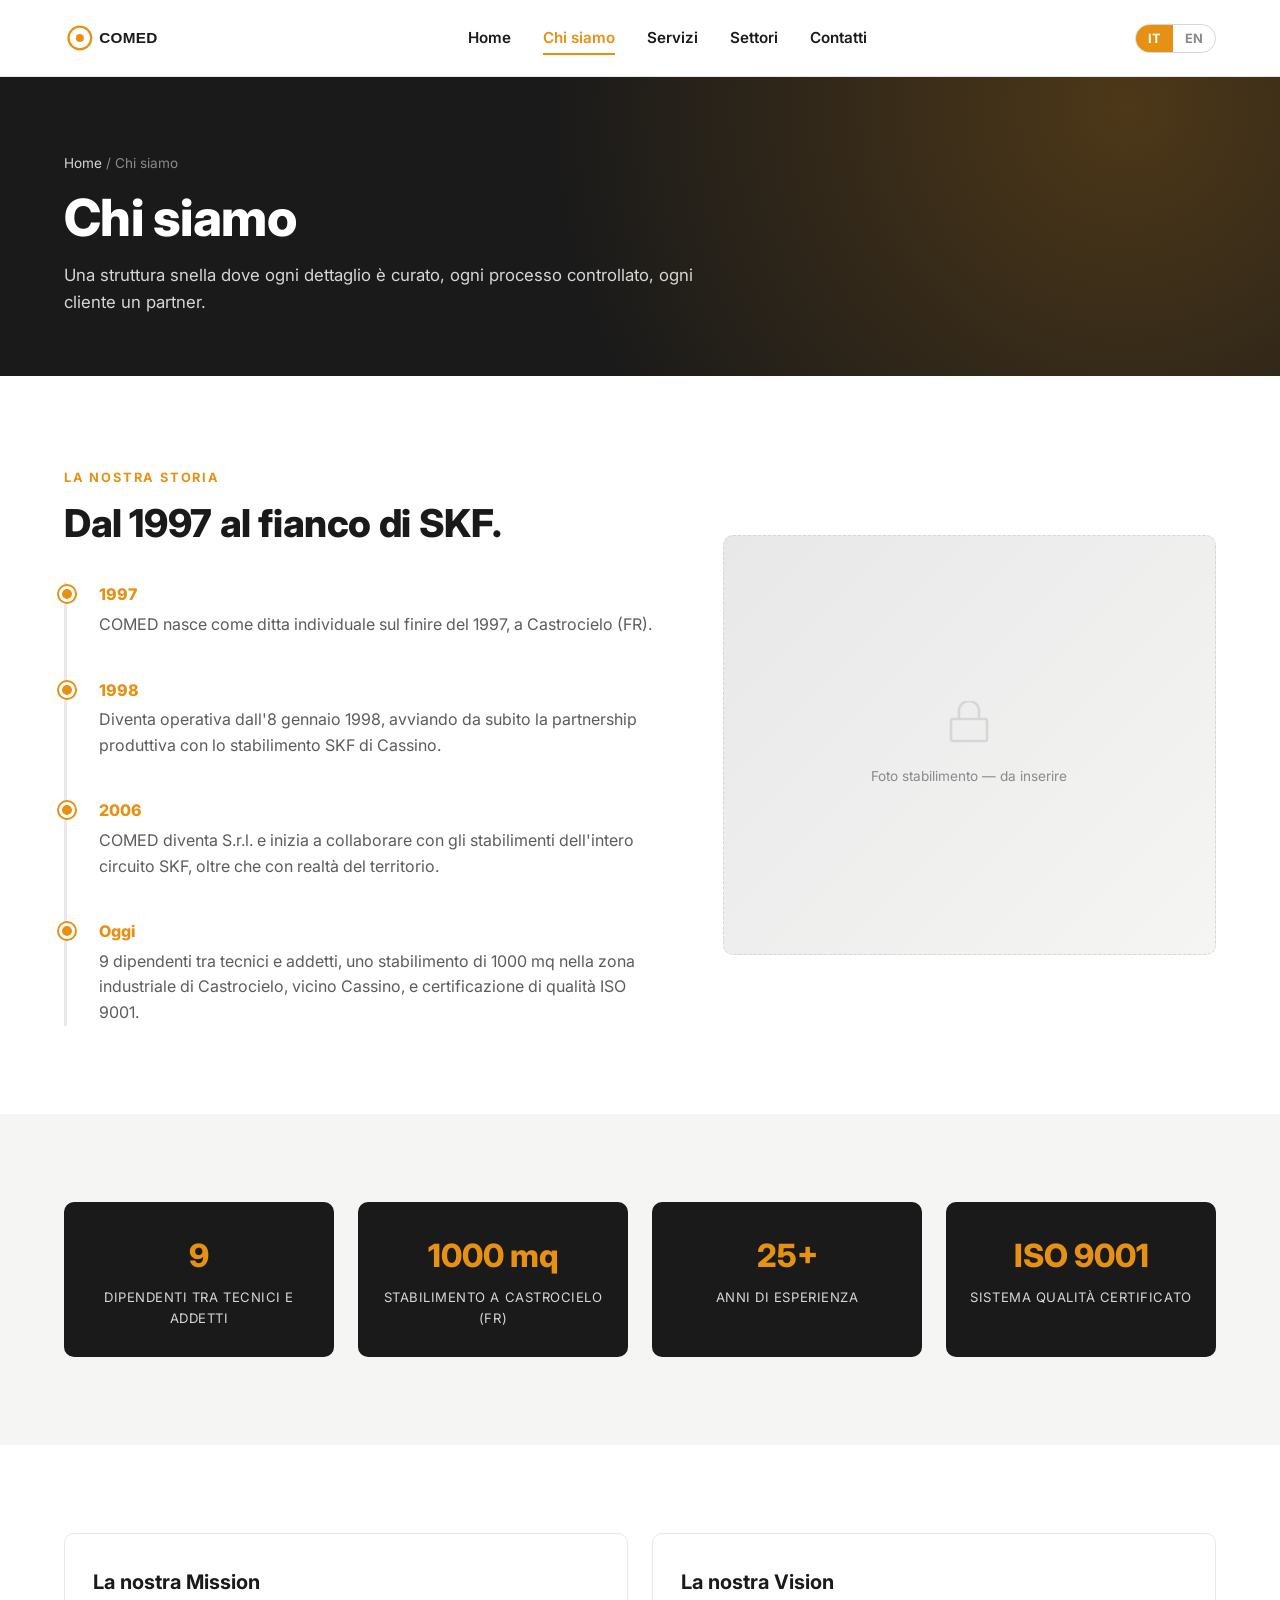
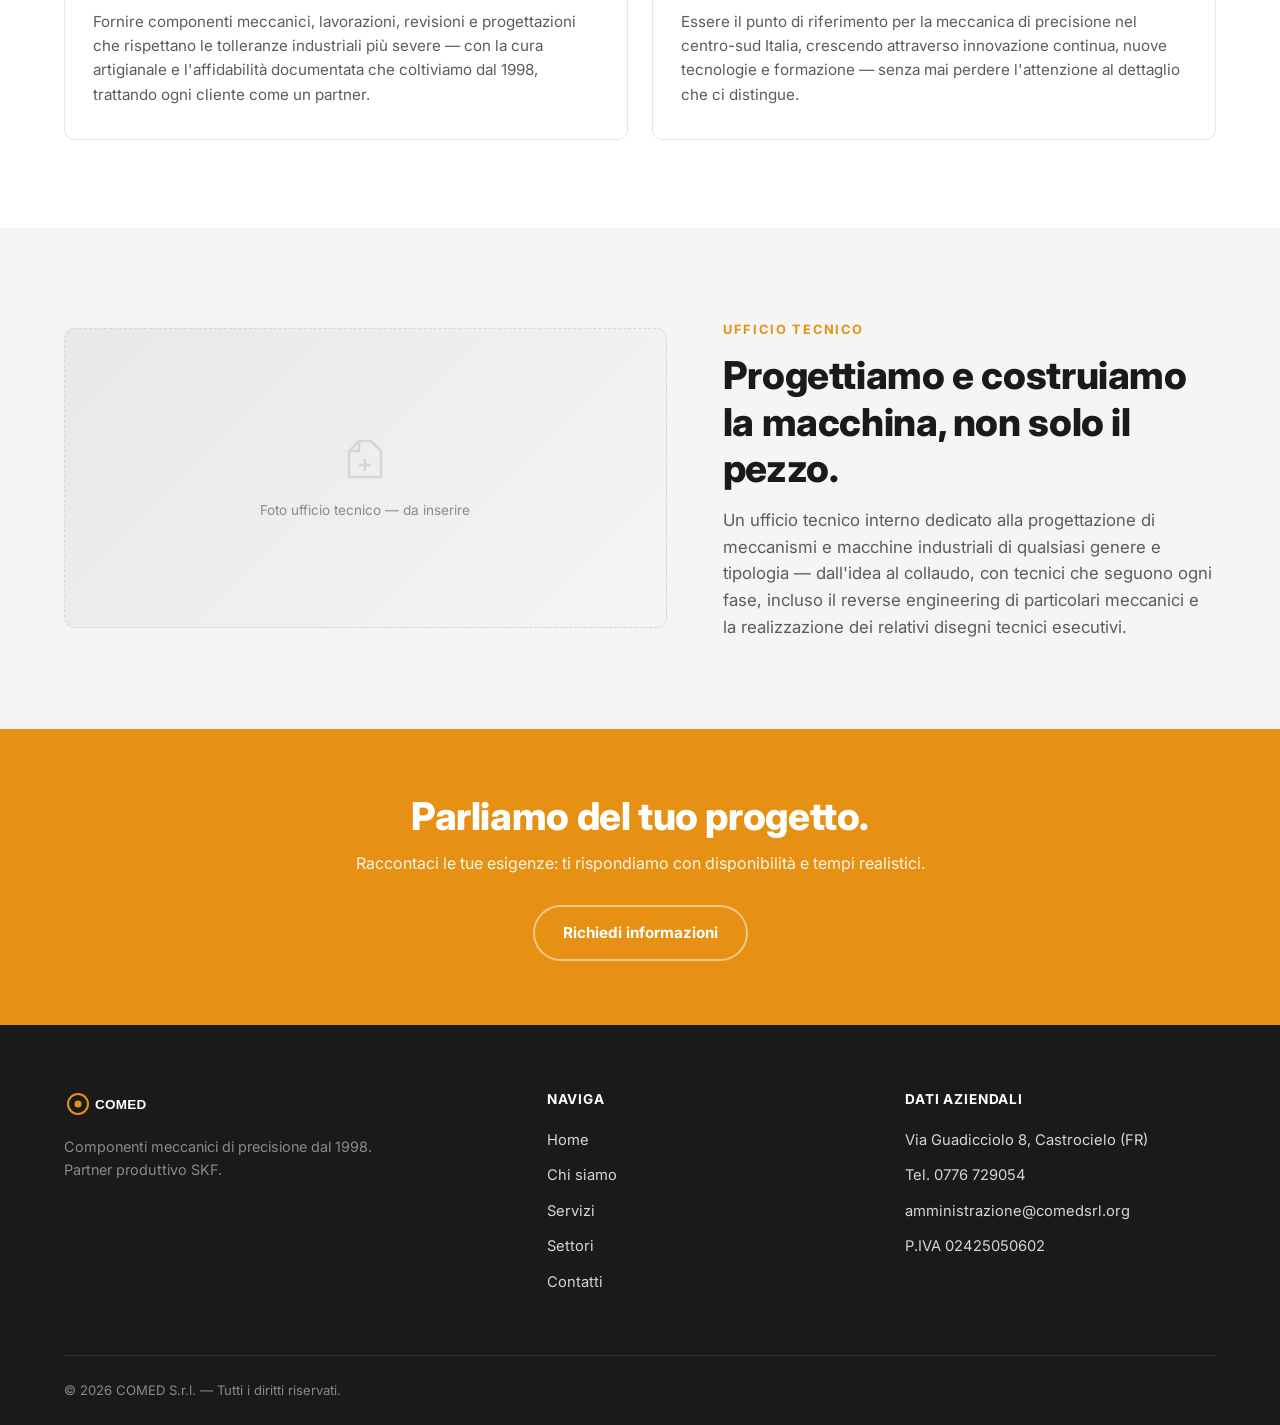
==== chi-siamo.html @ 0c3ff5d1 "Add bilingual (IT/EN) company website for COMED S.r.l. Static HTML/CSS/JS site (no build step) with " ====
<!DOCTYPE html>
<html lang="it">
<head>
<meta charset="UTF-8">
<meta name="viewport" content="width=device-width, initial-scale=1.0">
<title>Chi siamo | COMED S.r.l. — Meccanica di precisione dal 1998</title>
<meta name="description" content="La storia di COMED: da ditta individuale nel 1997 a S.r.l. dal 2006, partner produttivo SKF. Stabilimento di 1000 mq a Castrocielo (FR), 9 dipendenti, certificazione ISO 9001.">
<link rel="canonical" href="https://www.comedsrl.org/chi-siamo.html">
<meta property="og:type" content="website">
<meta property="og:title" content="Chi siamo | COMED S.r.l.">
<meta property="og:description" content="Da ditta individuale nel 1997 a S.r.l. dal 2006, partner produttivo SKF dal 1998.">
<meta property="og:locale" content="it_IT">
<link rel="icon" type="image/svg+xml" href="images/favicon.svg">
<link rel="preconnect" href="https://fonts.googleapis.com">
<link rel="preconnect" href="https://fonts.gstatic.com" crossorigin>
<link href="https://fonts.googleapis.com/css2?family=Inter:wght@400;500;600;700;800&display=swap" rel="stylesheet">
<link rel="stylesheet" href="css/style.css">
<script type="application/ld+json">
{
  "@context": "https://schema.org",
  "@type": "LocalBusiness",
  "name": "COMED S.r.l.",
  "foundingDate": "1998",
  "numberOfEmployees": "9",
  "vatID": "02425050602",
  "address": {
    "@type": "PostalAddress",
    "streetAddress": "Via Guadicciolo 8",
    "addressLocality": "Castrocielo",
    "addressRegion": "FR",
    "postalCode": "03030",
    "addressCountry": "IT"
  }
}
</script>
<script>document.documentElement.classList.add('js-reveal');</script>
</head>
<body data-page="chi">
<a class="skip-link" href="#main" data-i18n="common.skipLink">Vai al contenuto principale</a>

<header class="site-header">
  <div class="header-inner">
    <a href="index.html" class="logo-link" aria-label="COMED S.r.l. — Home">
      <img src="images/logo.svg" alt="COMED S.r.l.">
    </a>
    <nav class="main-nav" aria-label="Menu principale">
      <ul>
        <li><a href="index.html" data-i18n="nav.home">Home</a></li>
        <li><a href="chi-siamo.html" aria-current="page" data-i18n="nav.about">Chi siamo</a></li>
        <li><a href="servizi.html" data-i18n="nav.services">Servizi</a></li>
        <li><a href="settori.html" data-i18n="nav.sectors">Settori</a></li>
        <li><a href="contatti.html" data-i18n="nav.contact">Contatti</a></li>
      </ul>
    </nav>
    <div class="header-actions">
      <div class="lang-switch" role="group" aria-label="Selettore lingua">
        <button type="button" data-lang="it">IT</button>
        <button type="button" data-lang="en">EN</button>
      </div>
      <button class="nav-toggle" aria-label="Apri il menu" aria-expanded="false">
        <span></span><span></span><span></span>
      </button>
    </div>
  </div>
</header>

<main id="main">

  <section class="page-hero">
    <div class="container">
      <p class="breadcrumb"><a href="index.html" data-i18n="common.home">Home</a> / <span data-i18n="nav.about">Chi siamo</span></p>
      <h1 data-i18n="chi.pageHero.title">Chi siamo</h1>
      <p class="lead" data-i18n="chi.pageHero.lead">Una struttura snella dove ogni dettaglio è curato, ogni processo controllato, ogni cliente un partner.</p>
    </div>
  </section>

  <!-- ============ STORIA / TIMELINE ============ -->
  <section>
    <div class="container">
      <div class="two-col">
        <div class="reveal">
          <p class="eyebrow" data-i18n="chi.story.eyebrow">La nostra storia</p>
          <h2 class="section-title" style="margin-bottom:36px;" data-i18n="chi.story.title">Dal 1997 al fianco di SKF.</h2>
          <div class="timeline">
            <div class="timeline-item">
              <div class="timeline-year" data-i18n="chi.timeline.y1997.year">1997</div>
              <p data-i18n="chi.timeline.y1997.text">COMED nasce come ditta individuale sul finire del 1997, a Castrocielo (FR).</p>
            </div>
            <div class="timeline-item">
              <div class="timeline-year" data-i18n="chi.timeline.y1998.year">1998</div>
              <p data-i18n="chi.timeline.y1998.text">Diventa operativa dall'8 gennaio 1998, avviando da subito la partnership produttiva con lo stabilimento SKF di Cassino.</p>
            </div>
            <div class="timeline-item">
              <div class="timeline-year" data-i18n="chi.timeline.y2006.year">2006</div>
              <p data-i18n="chi.timeline.y2006.text">COMED diventa S.r.l. e inizia a collaborare con gli stabilimenti dell'intero circuito SKF, oltre che con realtà del territorio.</p>
            </div>
            <div class="timeline-item">
              <div class="timeline-year" data-i18n="chi.timeline.today.year">Oggi</div>
              <p data-i18n="chi.timeline.today.text">9 dipendenti tra tecnici e addetti, uno stabilimento di 1000 mq nella zona industriale di Castrocielo, vicino Cassino, e certificazione di qualità ISO 9001.</p>
            </div>
          </div>
        </div>
        <div class="col-media reveal">
          <div class="img-placeholder" style="min-height:420px;">
            <div>
              <svg viewBox="0 0 24 24" fill="none" stroke="currentColor" stroke-width="1.3"><rect x="3" y="9" width="18" height="11" rx="1"/><path d="M7 9V5a5 5 0 0 1 10 0v4"/></svg>
              <div>Foto stabilimento — da inserire</div>
            </div>
          </div>
        </div>
      </div>
    </div>
  </section>

  <!-- ============ NUMERI ============ -->
  <section class="section-alt">
    <div class="container">
      <div class="grid grid-4">
        <div class="stat-box reveal">
          <div class="stat-num" data-i18n="chi.stats.employees.num">9</div>
          <div class="stat-label" data-i18n="chi.stats.employees.label">Dipendenti tra tecnici e addetti</div>
        </div>
        <div class="stat-box reveal">
          <div class="stat-num" data-i18n="chi.stats.area.num">1000 mq</div>
          <div class="stat-label" data-i18n="chi.stats.area.label">Stabilimento a Castrocielo (FR)</div>
        </div>
        <div class="stat-box reveal">
          <div class="stat-num" data-i18n="chi.stats.experience.num">25+</div>
          <div class="stat-label" data-i18n="chi.stats.experience.label">Anni di esperienza</div>
        </div>
        <div class="stat-box reveal">
          <div class="stat-num" data-i18n="chi.stats.quality.num">ISO 9001</div>
          <div class="stat-label" data-i18n="chi.stats.quality.label">Sistema qualità certificato</div>
        </div>
      </div>
    </div>
  </section>

  <!-- ============ MISSION / VISION ============ -->
  <section>
    <div class="container">
      <div class="grid grid-2">
        <div class="card reveal">
          <h3 data-i18n="chi.mission.title">La nostra Mission</h3>
          <p style="margin-top:12px;" data-i18n="chi.mission.text">Fornire componenti meccanici, lavorazioni, revisioni e progettazioni che rispettano le tolleranze industriali più severe — con la cura artigianale e l'affidabilità documentata che coltiviamo dal 1998, trattando ogni cliente come un partner.</p>
        </div>
        <div class="card reveal">
          <h3 data-i18n="chi.vision.title">La nostra Vision</h3>
          <p style="margin-top:12px;" data-i18n="chi.vision.text">Essere il punto di riferimento per la meccanica di precisione nel centro-sud Italia, crescendo attraverso innovazione continua, nuove tecnologie e formazione — senza mai perdere l'attenzione al dettaglio che ci distingue.</p>
        </div>
      </div>
    </div>
  </section>

  <!-- ============ UFFICIO TECNICO ============ -->
  <section class="section-alt">
    <div class="container two-col reverse">
      <div class="reveal">
        <p class="eyebrow" data-i18n="chi.tech.eyebrow">Ufficio tecnico</p>
        <h2 class="section-title" data-i18n="chi.tech.title">Progettiamo e costruiamo la macchina, non solo il pezzo.</h2>
        <p class="section-intro" style="margin-bottom:0;" data-i18n="chi.tech.text">Un ufficio tecnico interno dedicato alla progettazione di meccanismi e macchine industriali di qualsiasi genere e tipologia — dall'idea al collaudo, con tecnici che seguono ogni fase, incluso il reverse engineering di particolari meccanici e la realizzazione dei relativi disegni tecnici esecutivi.</p>
      </div>
      <div class="col-media reveal">
        <div class="img-placeholder" style="min-height:300px;">
          <div>
            <svg viewBox="0 0 24 24" fill="none" stroke="currentColor" stroke-width="1.3"><path d="M9 3 4 8v13h16V8l-5-5H9Z"/><path d="M9 3v5H4M12 12v6M9 15h6"/></svg>
            <div>Foto ufficio tecnico — da inserire</div>
          </div>
        </div>
      </div>
    </div>
  </section>

  <section class="cta-banner">
    <div class="container">
      <h2 data-i18n="home.cta.title">Parliamo del tuo progetto.</h2>
      <p data-i18n="home.cta.text">Raccontaci le tue esigenze: ti rispondiamo con disponibilità e tempi realistici.</p>
      <a href="contatti.html" class="btn btn-outline-light" data-i18n="home.cta.button">Richiedi informazioni</a>
    </div>
  </section>

</main>

<footer class="site-footer">
  <div class="container">
    <div class="footer-grid">
      <div class="footer-brand">
        <img src="images/logo-white.svg" alt="COMED S.r.l.">
        <p data-i18n="footer.tagline">Componenti meccanici di precisione dal 1998. Partner produttivo SKF.</p>
      </div>
      <div class="footer-col">
        <h4 data-i18n="footer.linksTitle">Naviga</h4>
        <ul>
          <li><a href="index.html" data-i18n="nav.home">Home</a></li>
          <li><a href="chi-siamo.html" data-i18n="nav.about">Chi siamo</a></li>
          <li><a href="servizi.html" data-i18n="nav.services">Servizi</a></li>
          <li><a href="settori.html" data-i18n="nav.sectors">Settori</a></li>
          <li><a href="contatti.html" data-i18n="nav.contact">Contatti</a></li>
        </ul>
      </div>
      <div class="footer-col">
        <h4 data-i18n="footer.infoTitle">Dati aziendali</h4>
        <ul>
          <li>Via Guadicciolo 8, Castrocielo (FR)</li>
          <li><a href="tel:+390776729054">Tel. 0776 729054</a></li>
          <li><a href="mailto:amministrazione@comedsrl.org">amministrazione@comedsrl.org</a></li>
          <li>P.IVA 02425050602</li>
        </ul>
      </div>
    </div>
    <div class="footer-bottom">
      <span>&copy; <span id="year">2026</span> COMED S.r.l. — <span data-i18n="footer.rights">Tutti i diritti riservati.</span></span>
    </div>
  </div>
</footer>

<script src="js/script.js"></script>
<script>document.getElementById('year').textContent = new Date().getFullYear();</script>
</body>
</html>
---- css/style.css ----
/* =========================================================
   COMED S.r.l. — Foglio di stile principale
   Come modificare i colori: cambia le variabili qui sotto in :root
   ========================================================= */

:root {
  /* Colori brand */
  --color-brand: #E69113;
  --color-brand-dark: #C67A0F;
  --color-brand-light: #FCEAD1;

  /* Palette neutra */
  --color-dark: #1A1A1A;
  --color-dark-2: #262626;
  --color-gray-900: #2E2E2E;
  --color-gray-700: #5C5C5C;
  --color-gray-500: #8A8A8A;
  --color-gray-300: #D6D6D6;
  --color-gray-200: #E8E8E8;
  --color-gray-100: #F5F5F4;
  --color-white: #FFFFFF;

  /* Tipografia */
  --font-main: 'Inter', -apple-system, BlinkMacSystemFont, 'Segoe UI', Roboto, sans-serif;

  /* Layout */
  --max-width: 1200px;
  --header-height: 76px;
  --radius: 10px;
  --shadow-sm: 0 1px 3px rgba(0,0,0,.08);
  --shadow-md: 0 8px 24px rgba(0,0,0,.10);
  --transition: 0.25s ease;
}

/* ---------- Reset di base ---------- */
*, *::before, *::after { box-sizing: border-box; }
html { scroll-behavior: smooth; }
body {
  margin: 0;
  font-family: var(--font-main);
  color: var(--color-dark);
  background: var(--color-white);
  line-height: 1.6;
  -webkit-font-smoothing: antialiased;
}
img { max-width: 100%; display: block; }
a { color: inherit; text-decoration: none; }
ul { list-style: none; margin: 0; padding: 0; }
h1, h2, h3, h4, p { margin: 0; }
button { font-family: inherit; cursor: pointer; }
input, textarea, select { font-family: inherit; font-size: 1rem; }

.container {
  max-width: var(--max-width);
  margin: 0 auto;
  padding: 0 24px;
}

section { padding: 88px 0; }
@media (max-width: 768px) {
  section { padding: 56px 0; }
}

.eyebrow {
  display: inline-block;
  color: var(--color-brand);
  font-weight: 700;
  font-size: 0.8rem;
  letter-spacing: 0.14em;
  text-transform: uppercase;
  margin-bottom: 12px;
}

h1 { font-size: clamp(2.1rem, 4vw, 3.4rem); font-weight: 800; line-height: 1.12; letter-spacing: -0.01em; }
h2 { font-size: clamp(1.7rem, 3vw, 2.4rem); font-weight: 800; line-height: 1.2; letter-spacing: -0.01em; }
h3 { font-size: 1.25rem; font-weight: 700; }
.section-title { margin-bottom: 16px; }
.section-intro {
  max-width: 640px;
  color: var(--color-gray-700);
  font-size: 1.05rem;
  margin-bottom: 48px;
}
.section-head { margin-bottom: 48px; }

.text-center { text-align: center; }
.mx-auto { margin-left: auto; margin-right: auto; }

/* ---------- Bottoni ---------- */
.btn {
  display: inline-flex;
  align-items: center;
  justify-content: center;
  gap: 8px;
  padding: 14px 28px;
  border-radius: 999px;
  font-weight: 700;
  font-size: 0.95rem;
  border: 2px solid transparent;
  transition: transform var(--transition), background var(--transition), color var(--transition), border-color var(--transition);
  white-space: nowrap;
}
.btn:hover { transform: translateY(-2px); }
.btn-primary { background: var(--color-brand); color: var(--color-white); }
.btn-primary:hover { background: var(--color-brand-dark); }
.btn-outline { background: transparent; border-color: var(--color-dark); color: var(--color-dark); }
.btn-outline:hover { background: var(--color-dark); color: var(--color-white); }
.btn-outline-light { background: transparent; border-color: rgba(255,255,255,.5); color: var(--color-white); }
.btn-outline-light:hover { background: var(--color-white); color: var(--color-dark); border-color: var(--color-white); }

/* =========================================================
   HEADER / NAVIGAZIONE
   ========================================================= */
.site-header {
  position: sticky;
  top: 0;
  z-index: 1000;
  background: rgba(255,255,255,.96);
  backdrop-filter: saturate(180%) blur(10px);
  border-bottom: 1px solid var(--color-gray-200);
}
.header-inner {
  max-width: var(--max-width);
  margin: 0 auto;
  padding: 0 24px;
  height: var(--header-height);
  display: flex;
  align-items: center;
  justify-content: space-between;
  gap: 24px;
}
.logo-link { display: flex; align-items: center; flex-shrink: 0; }
.logo-link img { height: 34px; width: auto; }

.main-nav { display: flex; }
.main-nav ul { display: flex; gap: 32px; align-items: center; }
.main-nav a {
  font-weight: 600;
  font-size: 0.95rem;
  color: var(--color-dark);
  position: relative;
  padding: 6px 0;
}
.main-nav a::after {
  content: '';
  position: absolute;
  left: 0; bottom: -2px;
  width: 0; height: 2px;
  background: var(--color-brand);
  transition: width var(--transition);
}
.main-nav a:hover::after,
.main-nav a[aria-current="page"]::after { width: 100%; }
.main-nav a[aria-current="page"] { color: var(--color-brand); }

.header-actions { display: flex; align-items: center; gap: 16px; }

/* Selettore lingua */
.lang-switch {
  display: flex;
  border: 1.5px solid var(--color-gray-300);
  border-radius: 999px;
  overflow: hidden;
}
.lang-switch button {
  background: none;
  border: none;
  padding: 6px 12px;
  font-size: 0.8rem;
  font-weight: 700;
  color: var(--color-gray-500);
  transition: background var(--transition), color var(--transition);
}
.lang-switch button.active { background: var(--color-brand); color: var(--color-white); }

.nav-toggle {
  display: none;
  flex-direction: column;
  gap: 5px;
  background: none;
  border: none;
  padding: 8px;
}
.nav-toggle span {
  width: 24px; height: 2px;
  background: var(--color-dark);
  transition: transform var(--transition), opacity var(--transition);
}
.nav-toggle[aria-expanded="true"] span:nth-child(1) { transform: translateY(7px) rotate(45deg); }
.nav-toggle[aria-expanded="true"] span:nth-child(2) { opacity: 0; }
.nav-toggle[aria-expanded="true"] span:nth-child(3) { transform: translateY(-7px) rotate(-45deg); }

@media (max-width: 860px) {
  .nav-toggle { display: flex; }
  .main-nav {
    position: fixed;
    top: var(--header-height);
    left: 0; right: 0;
    background: var(--color-white);
    border-bottom: 1px solid var(--color-gray-200);
    max-height: 0;
    overflow: hidden;
    transition: max-height var(--transition);
  }
  .main-nav.open { max-height: 420px; }
  .main-nav ul { flex-direction: column; align-items: flex-start; gap: 0; padding: 8px 24px 20px; }
  .main-nav li { width: 100%; }
  .main-nav a { display: block; padding: 14px 0; border-bottom: 1px solid var(--color-gray-100); }
}

/* =========================================================
   HERO
   ========================================================= */
.hero {
  position: relative;
  background: var(--color-dark);
  color: var(--color-white);
  overflow: hidden;
  padding: 120px 0 100px;
}
.hero::before {
  content: '';
  position: absolute;
  inset: 0;
  background:
    radial-gradient(circle at 82% 20%, rgba(230,145,19,.28), transparent 45%),
    radial-gradient(circle at 15% 85%, rgba(230,145,19,.14), transparent 40%);
  pointer-events: none;
}
.hero-rings {
  position: absolute;
  right: -80px;
  top: 50%;
  transform: translateY(-50%);
  width: 480px;
  height: 480px;
  opacity: .5;
  pointer-events: none;
}
@media (max-width: 900px) { .hero-rings { display: none; } }
.hero-inner { position: relative; z-index: 1; max-width: 680px; }
.hero .eyebrow { color: var(--color-brand); }
.hero p.lead {
  font-size: 1.15rem;
  color: var(--color-gray-300);
  margin-top: 20px;
  max-width: 560px;
}
.hero-quote {
  margin-top: 28px;
  font-size: 1.15rem;
  font-style: italic;
  font-weight: 600;
  color: var(--color-white);
  border-left: 3px solid var(--color-brand);
  padding-left: 16px;
}
.hero-actions { display: flex; gap: 16px; margin-top: 40px; flex-wrap: wrap; }

.hero-stats {
  position: relative;
  z-index: 1;
  display: grid;
  grid-template-columns: repeat(4, 1fr);
  gap: 1px;
  background: rgba(255,255,255,.12);
  margin-top: 72px;
  border-radius: var(--radius);
  overflow: hidden;
}
.hero-stats div { background: var(--color-dark-2); padding: 22px 18px; }
.hero-stats .stat-num { font-size: 1.7rem; font-weight: 800; color: var(--color-brand); }
.hero-stats .stat-label { font-size: 0.78rem; color: var(--color-gray-300); text-transform: uppercase; letter-spacing: .04em; margin-top: 4px; }
@media (max-width: 760px) {
  .hero-stats { grid-template-columns: repeat(2, 1fr); }
}

/* Sub-hero semplice per pagine interne */
.page-hero {
  background: var(--color-dark);
  color: var(--color-white);
  padding: 76px 0 60px;
  position: relative;
  overflow: hidden;
}
.page-hero::before {
  content: '';
  position: absolute; inset: 0;
  background: radial-gradient(circle at 88% 10%, rgba(230,145,19,.25), transparent 50%);
}
.page-hero .container { position: relative; z-index: 1; }
.page-hero p.lead { color: var(--color-gray-300); max-width: 640px; margin-top: 16px; font-size: 1.05rem; }
.breadcrumb { font-size: .85rem; color: var(--color-gray-500); margin-bottom: 14px; }
.breadcrumb a { color: var(--color-gray-300); }
.breadcrumb a:hover { color: var(--color-brand); }

/* =========================================================
   CARD GRID GENERICO
   ========================================================= */
.grid {
  display: grid;
  gap: 24px;
}
.grid-3 { grid-template-columns: repeat(3, 1fr); }
.grid-2 { grid-template-columns: repeat(2, 1fr); }
.grid-4 { grid-template-columns: repeat(4, 1fr); }
@media (max-width: 900px) {
  .grid-3, .grid-4 { grid-template-columns: repeat(2, 1fr); }
}
@media (max-width: 600px) {
  .grid-2, .grid-3, .grid-4 { grid-template-columns: 1fr; }
}

.card {
  background: var(--color-white);
  border: 1px solid var(--color-gray-200);
  border-radius: var(--radius);
  padding: 32px 28px;
  transition: box-shadow var(--transition), transform var(--transition), border-color var(--transition);
}
.card:hover { box-shadow: var(--shadow-md); transform: translateY(-3px); border-color: var(--color-brand); }
.card-icon {
  width: 52px; height: 52px;
  display: flex; align-items: center; justify-content: center;
  background: var(--color-brand-light);
  border-radius: 12px;
  color: var(--color-brand);
  margin-bottom: 20px;
}
.card-icon svg { width: 26px; height: 26px; }
.card h3 { margin-bottom: 10px; }
.card p { color: var(--color-gray-700); font-size: 0.95rem; }

/* Sezione a sfondo alternato */
.section-alt { background: var(--color-gray-100); }

/* =========================================================
   PERCHÉ COMED / punti numerati
   ========================================================= */
.why-list { display: grid; grid-template-columns: repeat(2, 1fr); gap: 36px; }
@media (max-width: 700px) { .why-list { grid-template-columns: 1fr; } }
.why-item { display: flex; gap: 20px; }
.why-num {
  flex-shrink: 0;
  width: 46px; height: 46px;
  border-radius: 50%;
  border: 2px solid var(--color-brand);
  color: var(--color-brand);
  font-weight: 800;
  display: flex; align-items: center; justify-content: center;
}
.why-item h3 { margin-bottom: 6px; }
.why-item p { color: var(--color-gray-700); font-size: 0.95rem; }

/* =========================================================
   CTA banner
   ========================================================= */
.cta-banner {
  background: var(--color-brand);
  color: var(--color-white);
  padding: 64px 0;
  text-align: center;
}
.cta-banner h2 { color: var(--color-white); }
.cta-banner p { color: rgba(255,255,255,.9); margin-top: 12px; }
.cta-banner .btn-outline-light { margin-top: 28px; }

/* =========================================================
   TIMELINE (Chi siamo)
   ========================================================= */
.timeline { position: relative; padding-left: 32px; border-left: 3px solid var(--color-gray-200); }
.timeline-item { position: relative; padding-bottom: 40px; }
.timeline-item:last-child { padding-bottom: 0; }
.timeline-item::before {
  content: '';
  position: absolute;
  left: -40px; top: 4px;
  width: 16px; height: 16px;
  border-radius: 50%;
  background: var(--color-brand);
  border: 3px solid var(--color-white);
  box-shadow: 0 0 0 2px var(--color-brand);
}
.timeline-year { color: var(--color-brand); font-weight: 800; font-size: 1rem; margin-bottom: 4px; }
.timeline-item p { color: var(--color-gray-700); }

/* Stat box riutilizzabile */
.stat-box {
  background: var(--color-dark);
  color: var(--color-white);
  border-radius: var(--radius);
  padding: 28px 22px;
  text-align: center;
}
.stat-box .stat-num { color: var(--color-brand); font-size: 2rem; font-weight: 800; }
.stat-box .stat-label { font-size: .82rem; color: var(--color-gray-300); text-transform: uppercase; letter-spacing: .04em; margin-top: 6px; }

/* Placeholder immagine (in attesa di foto reali) */
.img-placeholder {
  background: linear-gradient(135deg, var(--color-gray-200), var(--color-gray-100));
  border: 1px dashed var(--color-gray-300);
  border-radius: var(--radius);
  display: flex;
  align-items: center;
  justify-content: center;
  color: var(--color-gray-500);
  font-size: .85rem;
  text-align: center;
  min-height: 260px;
  padding: 20px;
}
.img-placeholder svg { width: 48px; height: 48px; margin-bottom: 10px; color: var(--color-gray-300); }

.two-col {
  display: grid;
  grid-template-columns: 1.1fr 0.9fr;
  gap: 56px;
  align-items: center;
}
@media (max-width: 860px) {
  .two-col { grid-template-columns: 1fr; }
}
.two-col.reverse .col-media { order: -1; }
@media (max-width: 860px) {
  .two-col.reverse .col-media { order: 0; }
}

/* =========================================================
   TABELLA PARCO MACCHINE
   ========================================================= */
.machine-table { width: 100%; border-collapse: collapse; margin-top: 16px; }
.machine-table th, .machine-table td {
  text-align: left;
  padding: 16px 18px;
  border-bottom: 1px solid var(--color-gray-200);
  font-size: .95rem;
}
.machine-table th { color: var(--color-gray-500); text-transform: uppercase; font-size: .75rem; letter-spacing: .06em; }
.machine-table td:first-child { font-weight: 700; color: var(--color-brand); white-space: nowrap; }

/* =========================================================
   FORM CONTATTI
   ========================================================= */
.contact-grid { display: grid; grid-template-columns: 1fr 1fr; gap: 56px; }
@media (max-width: 860px) { .contact-grid { grid-template-columns: 1fr; } }

.form-group { margin-bottom: 20px; }
.form-group label { display: block; font-weight: 600; font-size: .9rem; margin-bottom: 6px; }
.form-group input,
.form-group textarea {
  width: 100%;
  padding: 12px 14px;
  border: 1.5px solid var(--color-gray-300);
  border-radius: 8px;
  transition: border-color var(--transition);
  background: var(--color-white);
}
.form-group input:focus,
.form-group textarea:focus {
  outline: none;
  border-color: var(--color-brand);
}
.form-group textarea { resize: vertical; min-height: 130px; }
.form-note { font-size: .8rem; color: var(--color-gray-500); margin-top: 4px; }
.form-error { color: #C0392B; font-size: .8rem; margin-top: 4px; display: none; }
.form-group.invalid input,
.form-group.invalid textarea { border-color: #C0392B; }
.form-group.invalid .form-error { display: block; }
.form-status {
  margin-top: 18px;
  padding: 14px 16px;
  border-radius: 8px;
  font-size: .9rem;
  display: none;
}
.form-status.show { display: block; }
.form-status.success { background: #E7F6EC; color: #1E7B39; }
.form-status.error { background: #FBE9E7; color: #C0392B; }

.info-card {
  background: var(--color-gray-100);
  border-radius: var(--radius);
  padding: 32px;
}
.info-row { display: flex; gap: 16px; padding: 16px 0; border-bottom: 1px solid var(--color-gray-200); }
.info-row:last-child { border-bottom: none; }
.info-row .icon { flex-shrink: 0; width: 40px; height: 40px; border-radius: 10px; background: var(--color-brand-light); color: var(--color-brand); display: flex; align-items: center; justify-content: center; }
.info-row .icon svg { width: 20px; height: 20px; }
.info-row h3 { font-size: 1rem; margin-bottom: 4px; }
.info-row p, .info-row a { color: var(--color-gray-700); font-size: .92rem; }
.info-row a:hover { color: var(--color-brand); }

.map-placeholder {
  margin-top: 28px;
  height: 220px;
  border-radius: var(--radius);
}

/* =========================================================
   FOOTER
   ========================================================= */
.site-footer { background: var(--color-dark); color: var(--color-gray-300); padding: 64px 0 0; }
.footer-grid {
  display: grid;
  grid-template-columns: 1.4fr 1fr 1fr;
  gap: 48px;
  padding-bottom: 48px;
  border-bottom: 1px solid rgba(255,255,255,.1);
}
@media (max-width: 760px) {
  .footer-grid { grid-template-columns: 1fr; gap: 36px; }
}
.footer-brand img { height: 30px; margin-bottom: 16px; }
.footer-brand p { font-size: .9rem; color: var(--color-gray-500); max-width: 320px; }
.footer-col h4 { color: var(--color-white); font-size: .85rem; text-transform: uppercase; letter-spacing: .06em; margin-bottom: 18px; }
.footer-col ul li { margin-bottom: 12px; font-size: .92rem; }
.footer-col a:hover { color: var(--color-brand); }
.footer-bottom {
  display: flex;
  justify-content: space-between;
  align-items: center;
  flex-wrap: wrap;
  gap: 12px;
  padding: 24px 0;
  font-size: .82rem;
  color: var(--color-gray-500);
}

/* =========================================================
   SCROLL REVEAL
   L'attributo "js-reveal" viene aggiunto su <html> da uno script
   inline in <head> (vedi HTML). Se JavaScript è disabilitato o
   fallisce, questa classe non c'è e i contenuti restano visibili:
   l'animazione è un miglioramento progressivo, non un requisito.
   ========================================================= */
.js-reveal .reveal { opacity: 0; transform: translateY(24px); transition: opacity .6s ease, transform .6s ease; }
.js-reveal .reveal.visible { opacity: 1; transform: translateY(0); }

/* Skip link accessibilità */
.skip-link {
  position: absolute; left: -999px; top: 0;
  background: var(--color-brand); color: #fff;
  padding: 10px 16px; z-index: 2000; border-radius: 0 0 8px 0;
}
.skip-link:focus { left: 0; }
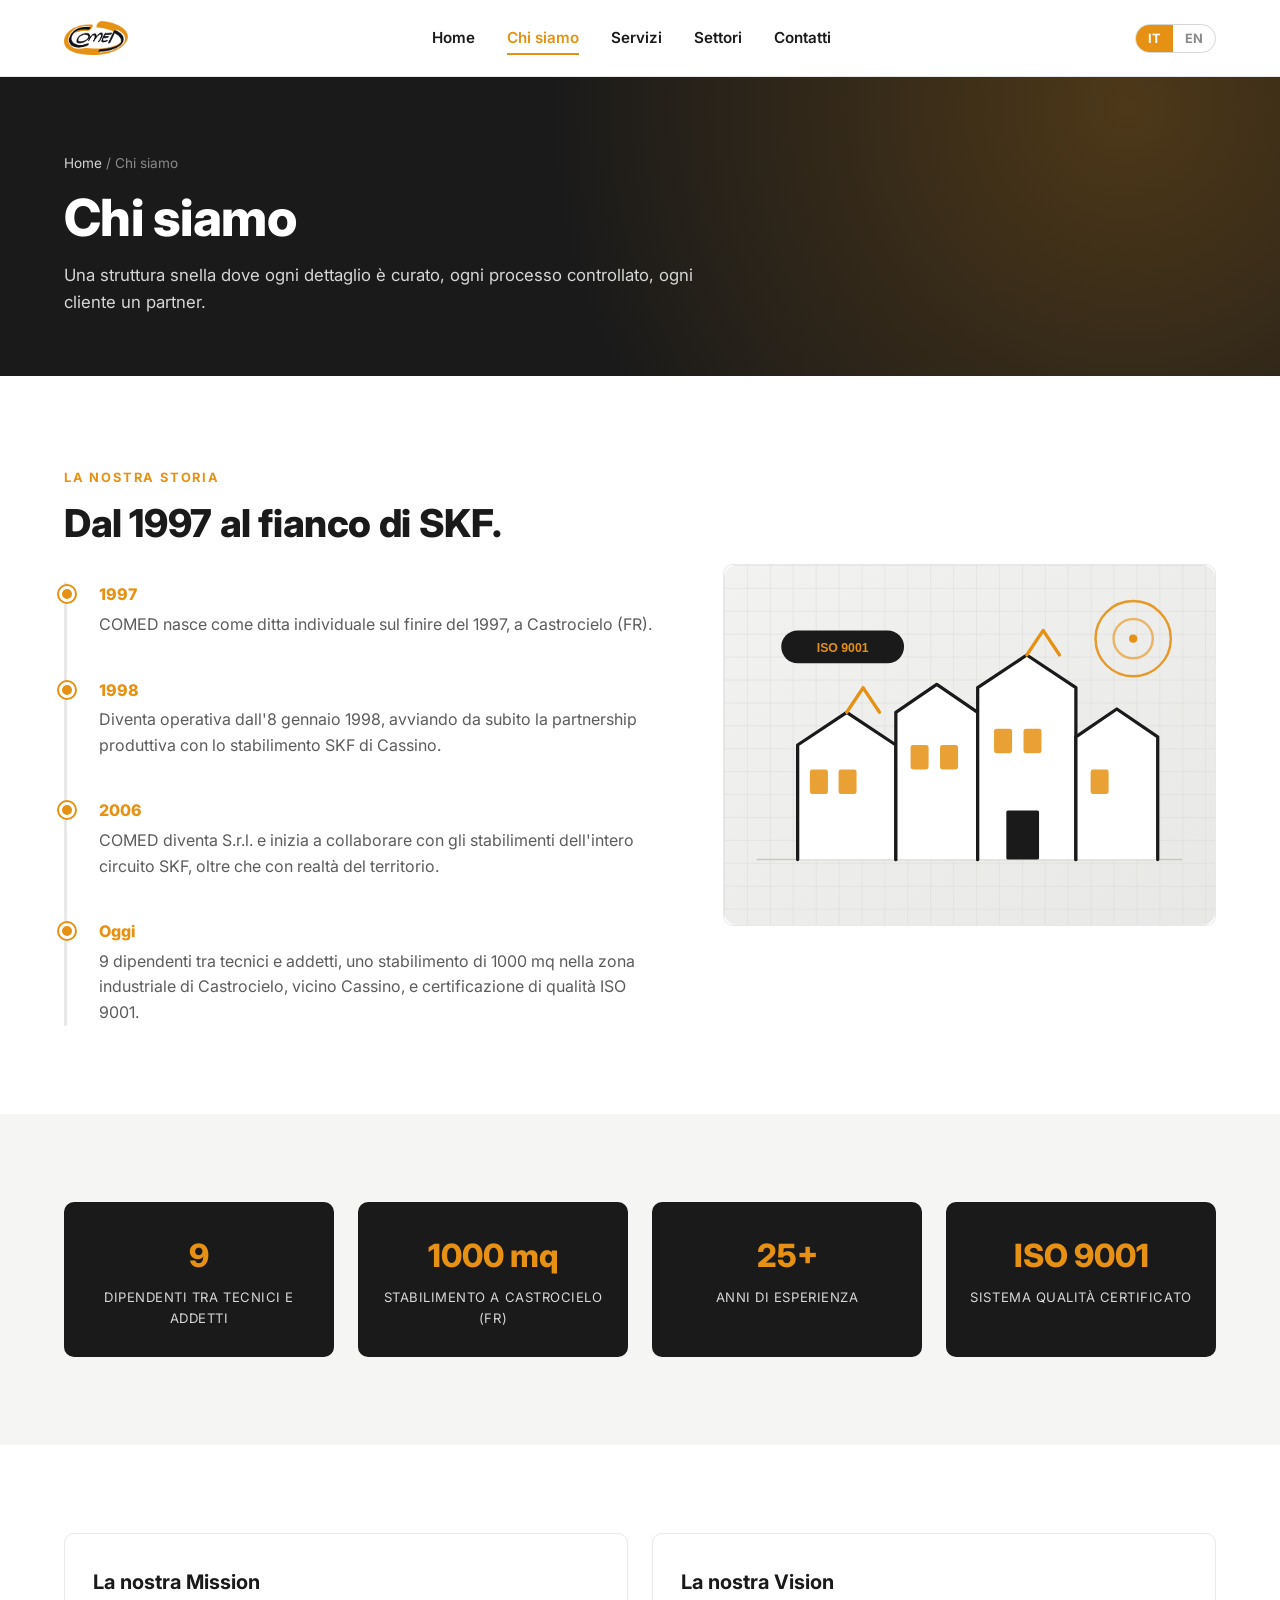
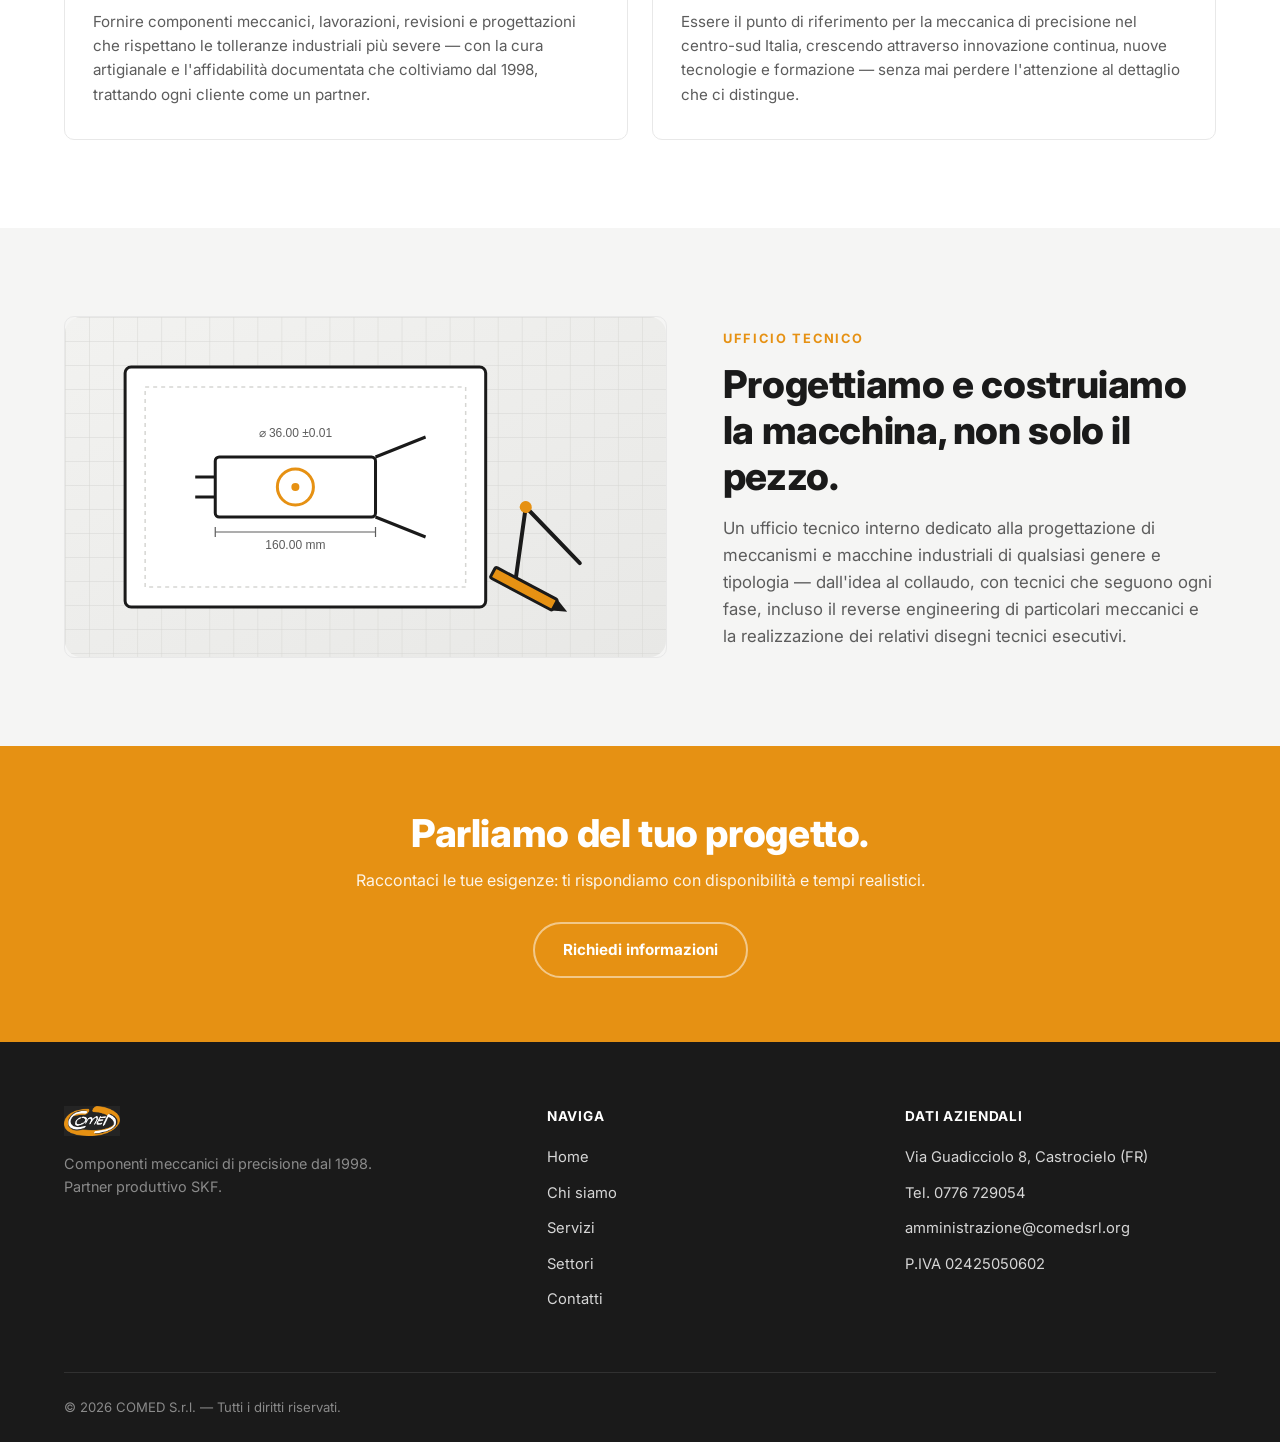
==== commit 13b114a3: "Use real COMED logo and replace image placeholders with technical illustrations Swap the hand-drawn " ====
--- a/chi-siamo.html
+++ b/chi-siamo.html
@@ -10,7 +10,7 @@
 <meta property="og:title" content="Chi siamo | COMED S.r.l.">
 <meta property="og:description" content="Da ditta individuale nel 1997 a S.r.l. dal 2006, partner produttivo SKF dal 1998.">
 <meta property="og:locale" content="it_IT">
-<link rel="icon" type="image/svg+xml" href="images/favicon.svg">
+<link rel="icon" type="image/png" href="images/favicon.png">
 <link rel="preconnect" href="https://fonts.googleapis.com">
 <link rel="preconnect" href="https://fonts.gstatic.com" crossorigin>
 <link href="https://fonts.googleapis.com/css2?family=Inter:wght@400;500;600;700;800&display=swap" rel="stylesheet">
@@ -41,7 +41,7 @@
 <header class="site-header">
   <div class="header-inner">
     <a href="index.html" class="logo-link" aria-label="COMED S.r.l. — Home">
-      <img src="images/logo.svg" alt="COMED S.r.l.">
+      <img src="images/logo.png" alt="COMED S.r.l.">
     </a>
     <nav class="main-nav" aria-label="Menu principale">
       <ul>
@@ -101,12 +101,7 @@
           </div>
         </div>
         <div class="col-media reveal">
-          <div class="img-placeholder" style="min-height:420px;">
-            <div>
-              <svg viewBox="0 0 24 24" fill="none" stroke="currentColor" stroke-width="1.3"><rect x="3" y="9" width="18" height="11" rx="1"/><path d="M7 9V5a5 5 0 0 1 10 0v4"/></svg>
-              <div>Foto stabilimento — da inserire</div>
-            </div>
-          </div>
+          <img class="illustration" src="images/illustration-facility.svg" alt="Illustrazione stilizzata dello stabilimento COMED" width="600" height="440">
         </div>
       </div>
     </div>
@@ -161,12 +156,7 @@
         <p class="section-intro" style="margin-bottom:0;" data-i18n="chi.tech.text">Un ufficio tecnico interno dedicato alla progettazione di meccanismi e macchine industriali di qualsiasi genere e tipologia — dall'idea al collaudo, con tecnici che seguono ogni fase, incluso il reverse engineering di particolari meccanici e la realizzazione dei relativi disegni tecnici esecutivi.</p>
       </div>
       <div class="col-media reveal">
-        <div class="img-placeholder" style="min-height:300px;">
-          <div>
-            <svg viewBox="0 0 24 24" fill="none" stroke="currentColor" stroke-width="1.3"><path d="M9 3 4 8v13h16V8l-5-5H9Z"/><path d="M9 3v5H4M12 12v6M9 15h6"/></svg>
-            <div>Foto ufficio tecnico — da inserire</div>
-          </div>
-        </div>
+        <img class="illustration" src="images/illustration-office.svg" alt="Illustrazione stilizzata di un disegno tecnico d'ufficio" width="600" height="340">
       </div>
     </div>
   </section>
@@ -185,7 +175,7 @@
   <div class="container">
     <div class="footer-grid">
       <div class="footer-brand">
-        <img src="images/logo-white.svg" alt="COMED S.r.l.">
+        <img src="images/logo-white.png" alt="COMED S.r.l.">
         <p data-i18n="footer.tagline">Componenti meccanici di precisione dal 1998. Partner produttivo SKF.</p>
       </div>
       <div class="footer-col">
--- a/css/style.css
+++ b/css/style.css
@@ -411,6 +411,14 @@
 }
 .img-placeholder svg { width: 48px; height: 48px; margin-bottom: 10px; color: var(--color-gray-300); }
 
+/* Illustrazioni tecniche originali (sostituiscono le foto non ancora disponibili) */
+.illustration {
+  width: 100%;
+  height: auto;
+  border-radius: var(--radius);
+  border: 1px solid var(--color-gray-200);
+}
+
 .two-col {
   display: grid;
   grid-template-columns: 1.1fr 0.9fr;
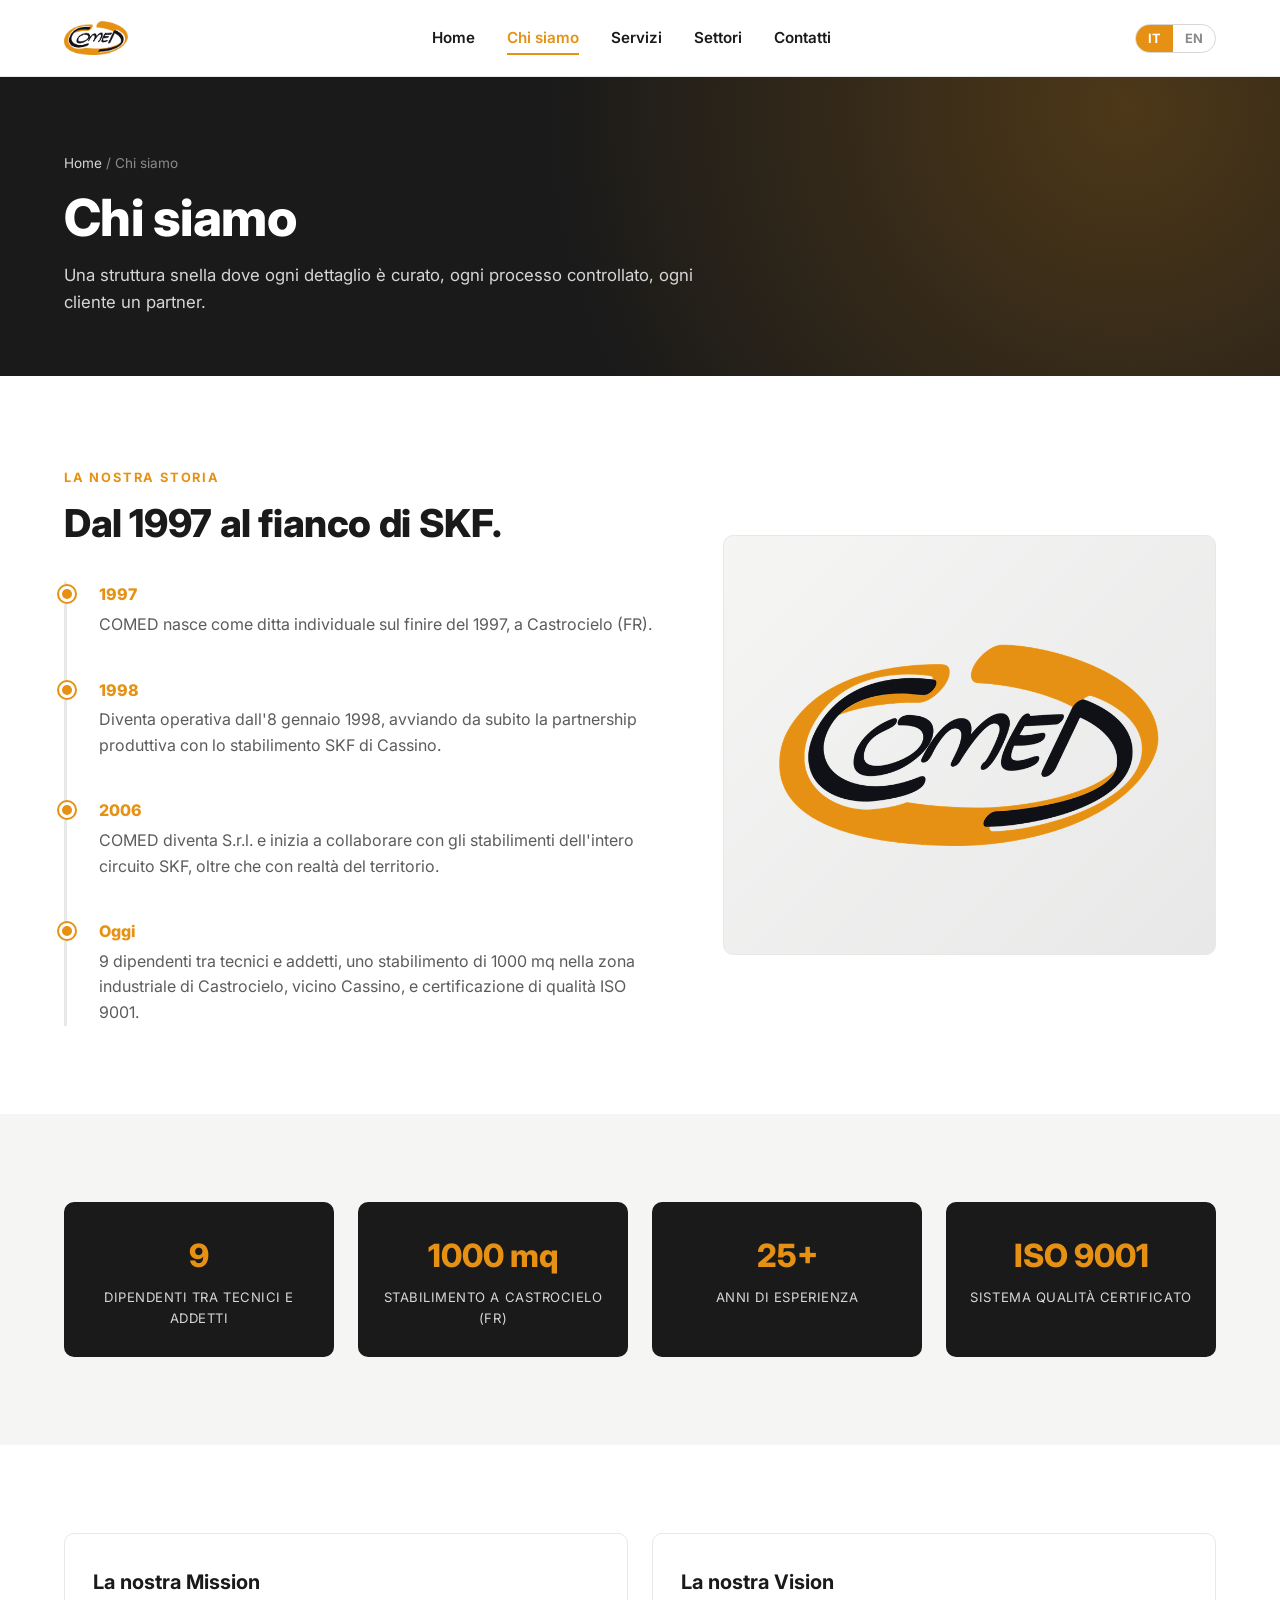
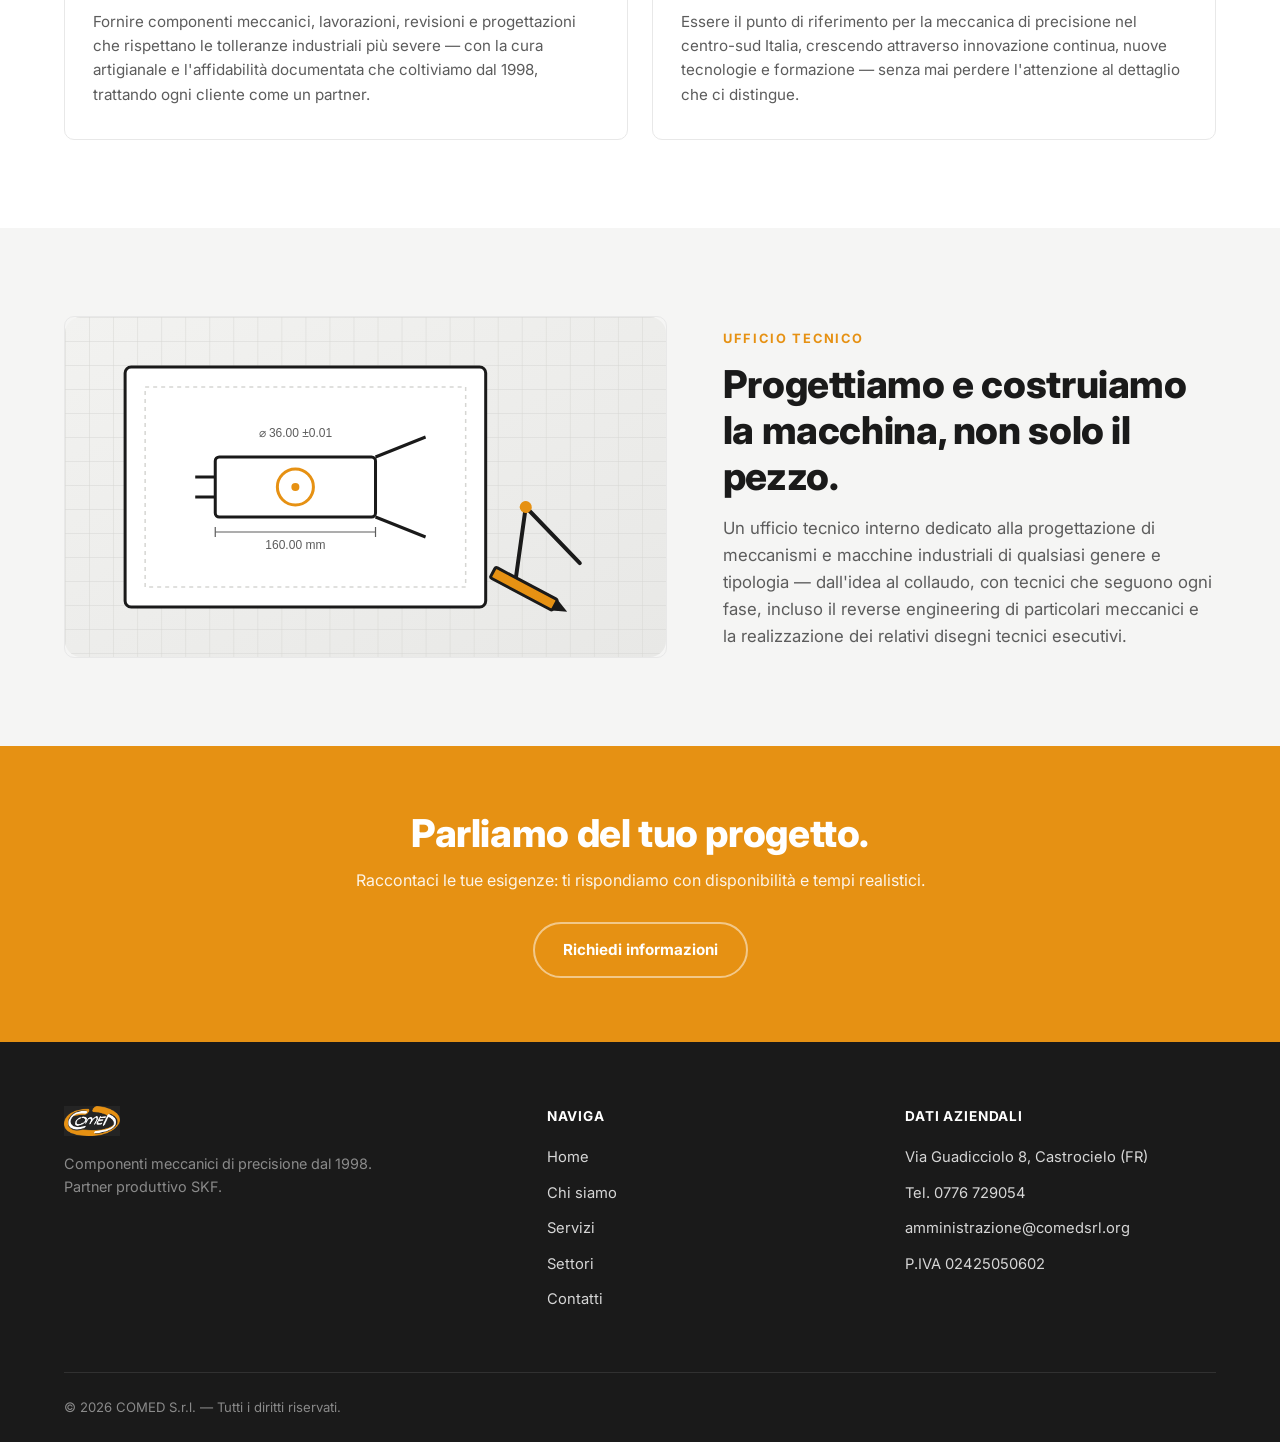
==== commit c944df3b: "Show the real logo on Chi siamo, fix the Google Maps geocoding Replace the facility illustration wit" ====
--- a/chi-siamo.html
+++ b/chi-siamo.html
@@ -101,7 +101,9 @@
           </div>
         </div>
         <div class="col-media reveal">
-          <img class="illustration" src="images/illustration-facility.svg" alt="Illustrazione stilizzata dello stabilimento COMED" width="600" height="440">
+          <div class="logo-showcase">
+            <img src="images/logo.png" alt="COMED S.r.l." class="logo-showcase-img">
+          </div>
         </div>
       </div>
     </div>
--- a/css/style.css
+++ b/css/style.css
@@ -419,6 +419,23 @@
   border: 1px solid var(--color-gray-200);
 }
 
+/* Vetrina del logo (sezione Chi siamo) */
+.logo-showcase {
+  background: linear-gradient(135deg, var(--color-gray-100), var(--color-gray-200));
+  border: 1px solid var(--color-gray-200);
+  border-radius: var(--radius);
+  display: flex;
+  align-items: center;
+  justify-content: center;
+  padding: 60px 40px;
+  min-height: 420px;
+}
+.logo-showcase-img {
+  width: 100%;
+  max-width: 380px;
+  height: auto;
+}
+
 .two-col {
   display: grid;
   grid-template-columns: 1.1fr 0.9fr;
@@ -498,11 +515,23 @@
 .info-row p, .info-row a { color: var(--color-gray-700); font-size: .92rem; }
 .info-row a:hover { color: var(--color-brand); }
 
-.map-placeholder {
-  margin-top: 28px;
-  height: 220px;
-  border-radius: var(--radius);
-}
+.map-embed {
+  border-radius: var(--radius);
+  overflow: hidden;
+  border: 1px solid var(--color-gray-200);
+  line-height: 0;
+}
+.map-link {
+  display: inline-flex;
+  align-items: center;
+  gap: 8px;
+  margin-top: 14px;
+  font-weight: 600;
+  font-size: .92rem;
+  color: var(--color-brand);
+}
+.map-link svg { width: 18px; height: 18px; }
+.map-link:hover { color: var(--color-brand-dark); text-decoration: underline; }
 
 /* =========================================================
    FOOTER
